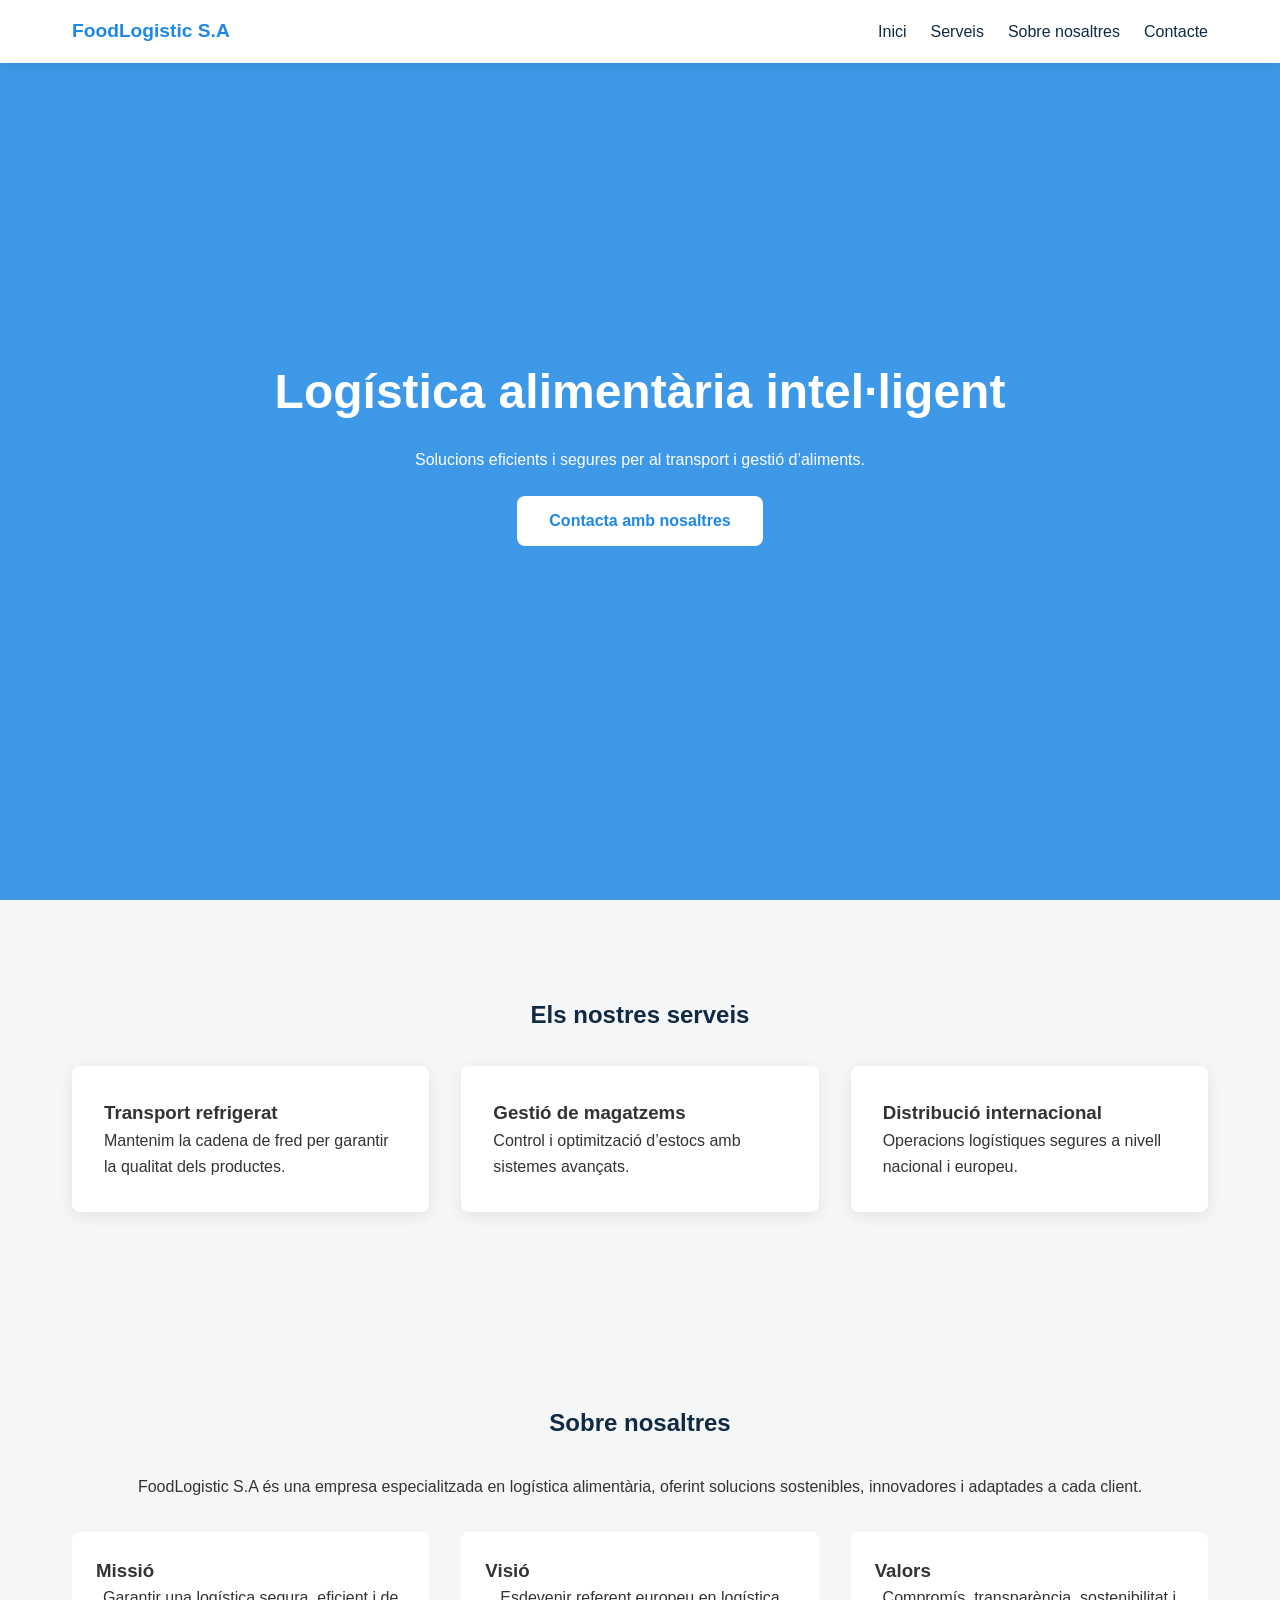
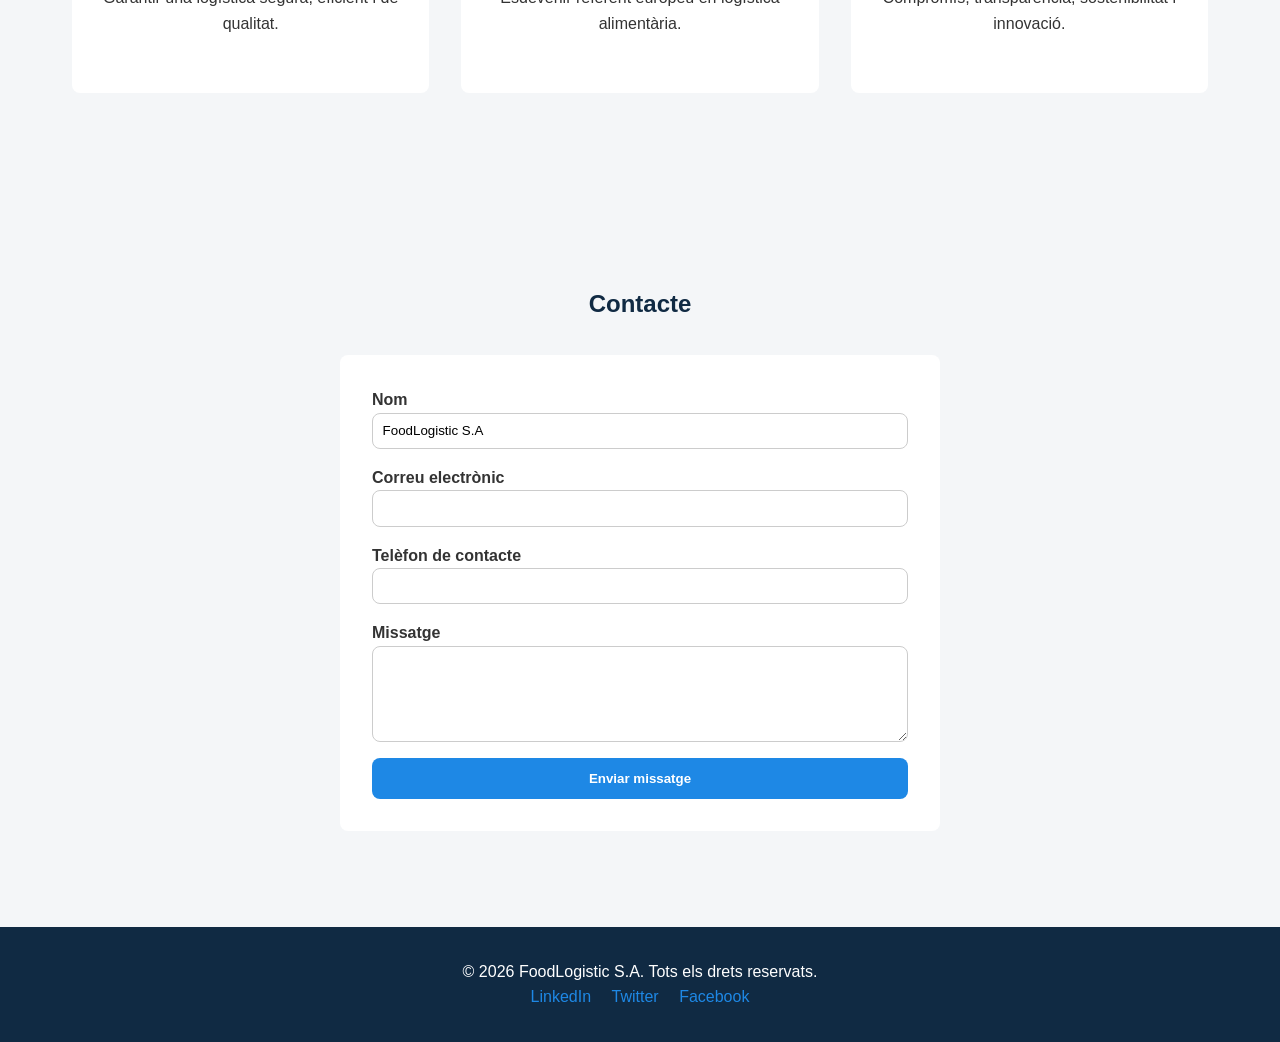
==== docs/index.html @ 1a411670 "Afegir fitxers de la web corporativa" ====
<!DOCTYPE html>
<html lang="ca">
<head>
    <meta charset="UTF-8">
    <meta name="viewport" content="width=device-width, initial-scale=1.0">
    <title>FoodLogistic S.A</title>

    <!-- Enllaç correcte al CSS extern -->
    <link rel="stylesheet" href="styles.css">
</head>

<body>

<header>
    <nav class="navbar">
        <div class="logo">FoodLogistic S.A</div>
        <ul class="menu">
            <li><a href="#home">Inici</a></li>
            <li><a href="#services">Serveis</a></li>
            <li><a href="#about">Sobre nosaltres</a></li>
            <li><a href="#contact">Contacte</a></li>
        </ul>
    </nav>
</header>

<main>

    <!-- HOME / HERO -->
    <section id="home" class="hero">
        <div class="hero-content">
            <h1>Logística alimentària intel·ligent</h1>
            <p>Solucions eficients i segures per al transport i gestió d’aliments.</p>
            <a href="#contact" class="btn-cta">Contacta amb nosaltres</a>
        </div>
    </section>

    <!-- SERVEIS -->
    <section id="services" class="section">
        <h2>Els nostres serveis</h2>

        <div class="services-grid">
            <article class="service-card">
                <h3>Transport refrigerat</h3>
                <p>Mantenim la cadena de fred per garantir la qualitat dels productes.</p>
            </article>

            <article class="service-card">
                <h3>Gestió de magatzems</h3>
                <p>Control i optimització d’estocs amb sistemes avançats.</p>
            </article>

            <article class="service-card">
                <h3>Distribució internacional</h3>
                <p>Operacions logístiques segures a nivell nacional i europeu.</p>
            </article>
        </div>
    </section>

    <!-- SOBRE NOSALTRES -->
    <section id="about" class="section about">
        <h2>Sobre nosaltres</h2>

        <p>
            FoodLogistic S.A és una empresa especialitzada en logística alimentària,
            oferint solucions sostenibles, innovadores i adaptades a cada client.
        </p>

        <div class="values">
            <div class="value-box">
                <h3>Missió</h3>
                <p>Garantir una logística segura, eficient i de qualitat.</p>
            </div>

            <div class="value-box">
                <h3>Visió</h3>
                <p>Esdevenir referent europeu en logística alimentària.</p>
            </div>

            <div class="value-box">
                <h3>Valors</h3>
                <p>Compromís, transparència, sostenibilitat i innovació.</p>
            </div>
        </div>
    </section>

    <!-- CONTACTE -->
    <section id="contact" class="section contact">
        <h2>Contacte</h2>

        <form class="contact-form">
            <label>
                Nom
                <input type="text" value="FoodLogistic S.A" required>
            </label>

            <label>
                Correu electrònic
                <input type="email" required>
            </label>

            <label>
                Telèfon de contacte
                <input type="tel" required>
            </label>

            <label>
                Missatge
                <textarea rows="5" required></textarea>
            </label>

            <button type="submit">Enviar missatge</button>
        </form>
    </section>

</main>

<footer>
    <p>© 2026 FoodLogistic S.A. Tots els drets reservats.</p>
    <div class="socials">
        <a href="#">LinkedIn</a>
        <a href="#">Twitter</a>
        <a href="#">Facebook</a>
    </div>
</footer>

</body>
</html>
---- docs/styles.css ----
/* ===== VARIABLES ===== */
:root {
    --primary: #1e88e5;
    --secondary: #1565c0;
    --dark: #102a43;
    --light: #f4f6f8;
    --text: #333;
    --radius: 8px;
}

/* ===== RESET ===== */
* {
    margin: 0;
    padding: 0;
    box-sizing: border-box;
}

body {
    font-family: Arial, Helvetica, sans-serif;
    background: var(--light);
    color: var(--text);
    line-height: 1.6;
}

/* ===== NAVBAR ===== */
header {
    position: fixed;
    width: 100%;
    top: 0;
    background: white;
    box-shadow: 0 2px 10px rgba(0,0,0,0.1);
    z-index: 1000;
}

.navbar {
    max-width: 1200px;
    margin: auto;
    padding: 1rem 2rem;
    display: flex;
    justify-content: space-between;
    align-items: center;
}

.logo {
    font-weight: bold;
    font-size: 1.2rem;
    color: var(--primary);
}

.menu {
    list-style: none;
    display: flex;
    gap: 1.5rem;
}

.menu a {
    text-decoration: none;
    color: var(--dark);
    font-weight: 500;
}

.menu a:hover {
    color: var(--primary);
}

/* ===== HERO ===== */
.hero {
    height: 100vh;
    background: linear-gradient(rgba(30,136,229,0.85), rgba(30,136,229,0.85)),
        url("https://images.unsplash.com/photo-1581091226825-a6a2a5aee158") center/cover;
    display: flex;
    align-items: center;
    justify-content: center;
    text-align: center;
    color: white;
    padding: 2rem;
}

.hero h1 {
    font-size: 3rem;
    margin-bottom: 1rem;
}

.btn-cta {
    display: inline-block;
    margin-top: 1.5rem;
    padding: 0.75rem 2rem;
    background: white;
    color: var(--primary);
    border-radius: var(--radius);
    text-decoration: none;
    font-weight: bold;
    transition: 0.3s;
}

.btn-cta:hover {
    background: var(--secondary);
    color: white;
}

/* ===== SECTIONS ===== */
.section {
    max-width: 1200px;
    margin: auto;
    padding: 6rem 2rem;
}

.section h2 {
    text-align: center;
    margin-bottom: 2rem;
    color: var(--dark);
}

/* ===== SERVEIS ===== */
.services-grid {
    display: grid;
    grid-template-columns: repeat(auto-fit, minmax(250px, 1fr));
    gap: 2rem;
}

.service-card {
    background: white;
    padding: 2rem;
    border-radius: var(--radius);
    box-shadow: 0 4px 15px rgba(0,0,0,0.08);
    transition: transform 0.3s;
}

.service-card:hover {
    transform: translateY(-5px);
}

/* ===== SOBRE NOSALTRES ===== */
.about p {
    text-align: center;
    margin-bottom: 2rem;
}

.values {
    display: flex;
    gap: 2rem;
    flex-wrap: wrap;
}

.value-box {
    background: white;
    padding: 1.5rem;
    border-radius: var(--radius);
    flex: 1;
}

/* ===== CONTACTE ===== */
.contact-form {
    max-width: 600px;
    margin: auto;
    background: white;
    padding: 2rem;
    border-radius: var(--radius);
    display: flex;
    flex-direction: column;
    gap: 1rem;
}

.contact-form label {
    display: flex;
    flex-direction: column;
    font-weight: bold;
}

.contact-form input,
.contact-form textarea {
    padding: 0.6rem;
    border-radius: var(--radius);
    border: 1px solid #ccc;
}

.contact-form button {
    padding: 0.8rem;
    background: var(--primary);
    color: white;
    border: none;
    border-radius: var(--radius);
    cursor: pointer;
    font-weight: bold;
}

.contact-form button:hover {
    background: var(--secondary);
}

/* ===== FOOTER ===== */
footer {
    background: var(--dark);
    color: white;
    text-align: center;
    padding: 2rem;
}

footer a {
    color: var(--primary);
    text-decoration: none;
    margin: 0 0.5rem;
}

/* ===== RESPONSIVE ===== */
@media (max-width: 768px) {
    .hero h1 {
        font-size: 2rem;
    }

    .menu {
        flex-direction: column;
        gap: 0.8rem;
    }
}
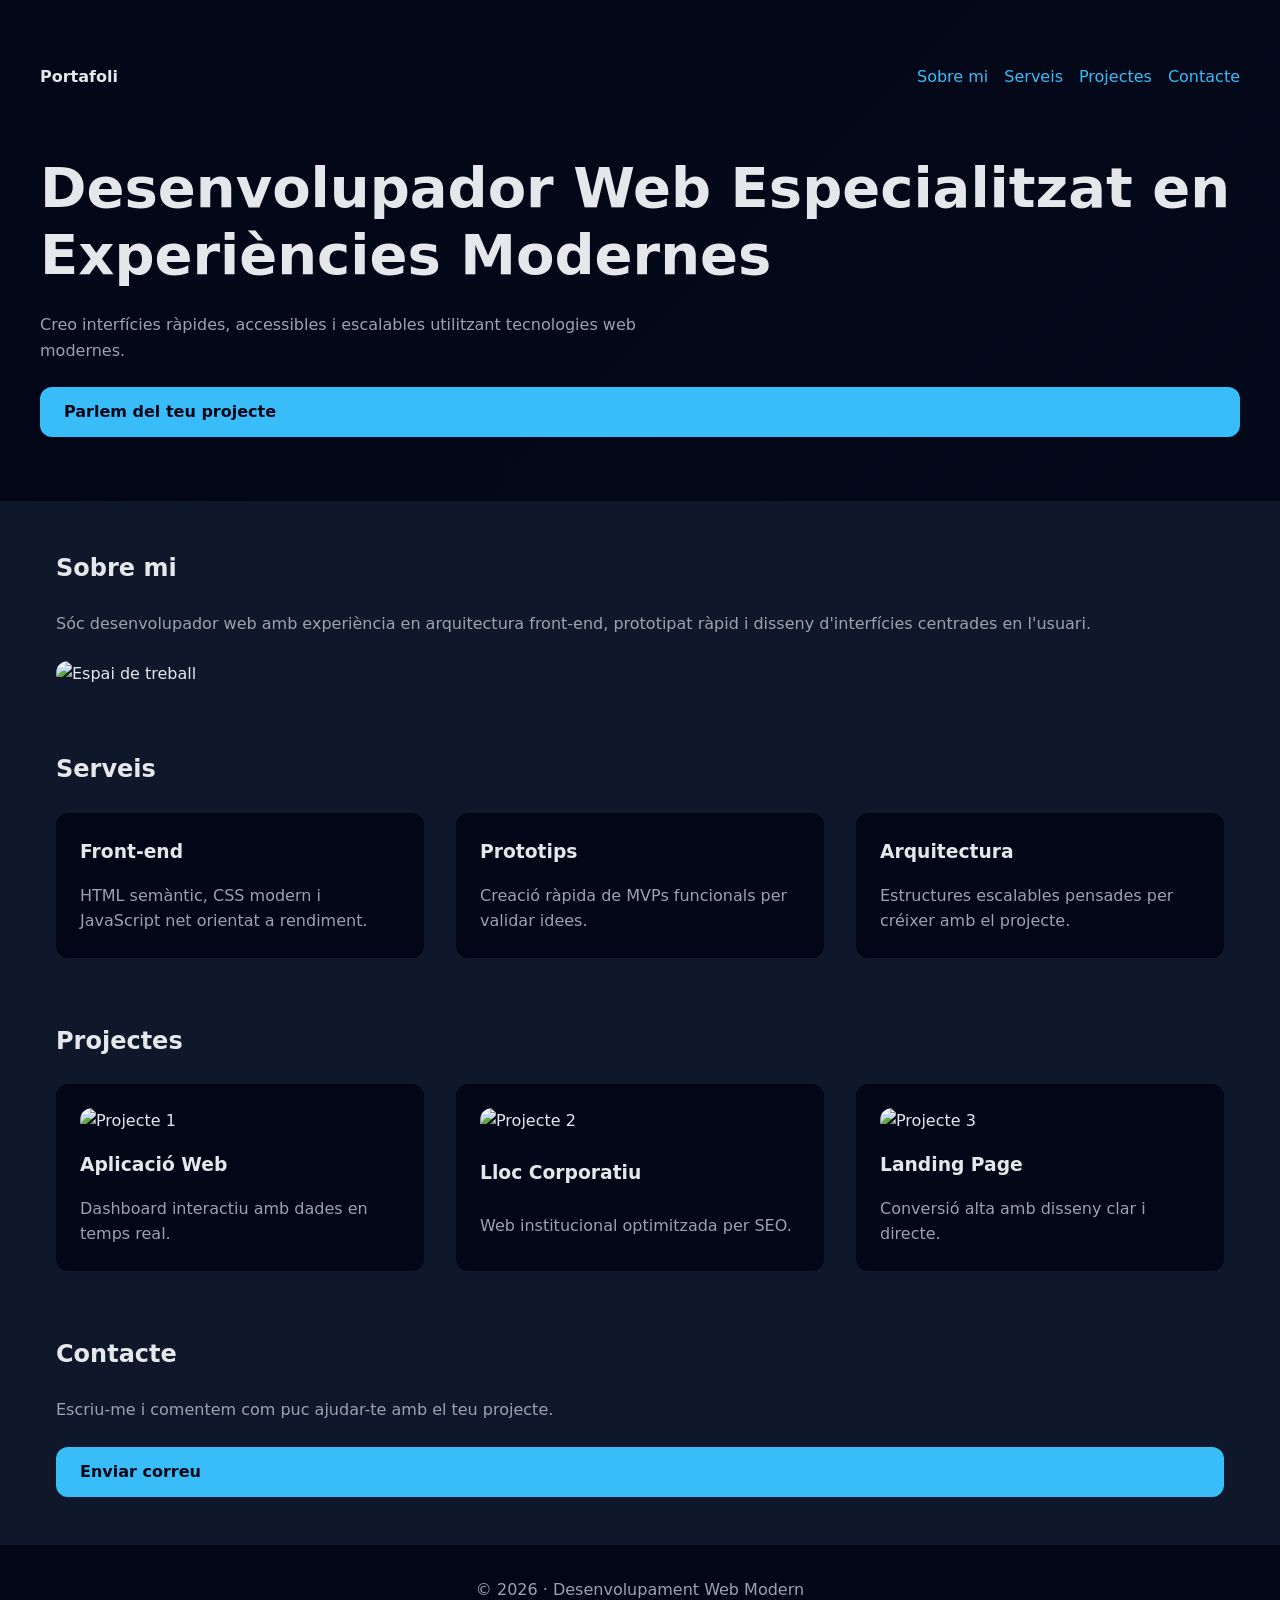
==== commit 933782f7: "Actualitzar l'index.html amb un nou disseny i eliminar styles.css" ====
--- a/docs/index.html
+++ b/docs/index.html
@@ -1,127 +1,283 @@
 <!DOCTYPE html>
 <html lang="ca">
 <head>
-    <meta charset="UTF-8">
-    <meta name="viewport" content="width=device-width, initial-scale=1.0">
-    <title>FoodLogistic S.A</title>
-
-    <!-- Enllaç correcte al CSS extern -->
-    <link rel="stylesheet" href="styles.css">
+  <meta charset="UTF-8" />
+  <meta name="viewport" content="width=device-width, initial-scale=1.0" />
+  <title>Portafoli · Desenvolupador Web</title>
+
+  <!-- ================= CSS ================= -->
+  <style>
+    /* ---------- Variables ---------- */
+    :root {
+      --color-bg: #0f172a;
+      --color-surface: #020617;
+      --color-primary: #38bdf8;
+      --color-text: #e5e7eb;
+      --color-muted: #9ca3af;
+
+      --font-base: 'Inter', system-ui, sans-serif;
+      --radius: 12px;
+      --max-width: 1200px;
+    }
+
+    /* ---------- Reset ---------- */
+    *, *::before, *::after {
+      box-sizing: border-box;
+      margin: 0;
+      padding: 0;
+    }
+
+    body {
+      font-family: var(--font-base);
+      background-color: var(--color-bg);
+      color: var(--color-text);
+      line-height: 1.6;
+    }
+
+    img {
+      max-width: 100%;
+      display: block;
+      border-radius: var(--radius);
+    }
+
+    a {
+      color: var(--color-primary);
+      text-decoration: none;
+    }
+
+    /* ---------- Layout ---------- */
+    header {
+      background: linear-gradient(135deg, #020617, #020617cc),
+        url("https://images.unsplash.com/photo-1517694712202-14dd9538aa97?auto=format&fit=crop&w=1600&q=80")
+        center / cover;
+      padding: 4rem 1rem;
+    }
+
+    nav {
+      max-width: var(--max-width);
+      margin: auto;
+      display: flex;
+      justify-content: space-between;
+      align-items: center;
+    }
+
+    nav ul {
+      list-style: none;
+      display: flex;
+      gap: 1rem;
+    }
+
+    main {
+      max-width: var(--max-width);
+      margin: auto;
+      padding: 3rem 1rem;
+      display: grid;
+      gap: 4rem;
+    }
+
+    section {
+      display: grid;
+      gap: 1.5rem;
+    }
+
+    footer {
+      background-color: var(--color-surface);
+      text-align: center;
+      padding: 2rem 1rem;
+      color: var(--color-muted);
+    }
+
+    /* ---------- Components ---------- */
+    .hero {
+      max-width: var(--max-width);
+      margin: 4rem auto 0;
+      display: grid;
+      gap: 1.5rem;
+    }
+
+    .hero h1 {
+      font-size: clamp(2rem, 6vw, 3.5rem);
+      line-height: 1.2;
+    }
+
+    .hero p {
+      max-width: 600px;
+      color: var(--color-muted);
+    }
+
+    .button {
+      align-self: start;
+      background-color: var(--color-primary);
+      color: #020617;
+      padding: 0.75rem 1.5rem;
+      border-radius: var(--radius);
+      font-weight: 600;
+      transition: transform 0.2s ease, opacity 0.2s ease;
+    }
+
+    .button:hover {
+      transform: translateY(-2px);
+      opacity: 0.9;
+    }
+
+    .grid {
+      display: grid;
+      gap: 2rem;
+    }
+
+    .grid-3 {
+      grid-template-columns: repeat(auto-fit, minmax(220px, 1fr));
+    }
+
+    .card {
+      background-color: var(--color-surface);
+      padding: 1.5rem;
+      border-radius: var(--radius);
+      display: grid;
+      gap: 1rem;
+    }
+
+    .muted {
+      color: var(--color-muted);
+    }
+  </style>
 </head>
 
 <body>
-
-<header>
-    <nav class="navbar">
-        <div class="logo">FoodLogistic S.A</div>
-        <ul class="menu">
-            <li><a href="#home">Inici</a></li>
-            <li><a href="#services">Serveis</a></li>
-            <li><a href="#about">Sobre nosaltres</a></li>
-            <li><a href="#contact">Contacte</a></li>
-        </ul>
+  <!-- ================= HEADER ================= -->
+  <header>
+    <nav>
+      <strong>Portafoli</strong>
+      <ul>
+        <li><a href="#sobre">Sobre mi</a></li>
+        <li><a href="#serveis">Serveis</a></li>
+        <li><a href="#projectes">Projectes</a></li>
+        <li><a href="#contacte">Contacte</a></li>
+      </ul>
     </nav>
-</header>
-
-<main>
-
-    <!-- HOME / HERO -->
-    <section id="home" class="hero">
-        <div class="hero-content">
-            <h1>Logística alimentària intel·ligent</h1>
-            <p>Solucions eficients i segures per al transport i gestió d’aliments.</p>
-            <a href="#contact" class="btn-cta">Contacta amb nosaltres</a>
-        </div>
-    </section>
-
-    <!-- SERVEIS -->
-    <section id="services" class="section">
-        <h2>Els nostres serveis</h2>
-
-        <div class="services-grid">
-            <article class="service-card">
-                <h3>Transport refrigerat</h3>
-                <p>Mantenim la cadena de fred per garantir la qualitat dels productes.</p>
-            </article>
-
-            <article class="service-card">
-                <h3>Gestió de magatzems</h3>
-                <p>Control i optimització d’estocs amb sistemes avançats.</p>
-            </article>
-
-            <article class="service-card">
-                <h3>Distribució internacional</h3>
-                <p>Operacions logístiques segures a nivell nacional i europeu.</p>
-            </article>
-        </div>
-    </section>
-
-    <!-- SOBRE NOSALTRES -->
-    <section id="about" class="section about">
-        <h2>Sobre nosaltres</h2>
-
-        <p>
-            FoodLogistic S.A és una empresa especialitzada en logística alimentària,
-            oferint solucions sostenibles, innovadores i adaptades a cada client.
-        </p>
-
-        <div class="values">
-            <div class="value-box">
-                <h3>Missió</h3>
-                <p>Garantir una logística segura, eficient i de qualitat.</p>
-            </div>
-
-            <div class="value-box">
-                <h3>Visió</h3>
-                <p>Esdevenir referent europeu en logística alimentària.</p>
-            </div>
-
-            <div class="value-box">
-                <h3>Valors</h3>
-                <p>Compromís, transparència, sostenibilitat i innovació.</p>
-            </div>
-        </div>
-    </section>
-
-    <!-- CONTACTE -->
-    <section id="contact" class="section contact">
-        <h2>Contacte</h2>
-
-        <form class="contact-form">
-            <label>
-                Nom
-                <input type="text" value="FoodLogistic S.A" required>
-            </label>
-
-            <label>
-                Correu electrònic
-                <input type="email" required>
-            </label>
-
-            <label>
-                Telèfon de contacte
-                <input type="tel" required>
-            </label>
-
-            <label>
-                Missatge
-                <textarea rows="5" required></textarea>
-            </label>
-
-            <button type="submit">Enviar missatge</button>
-        </form>
-    </section>
-
-</main>
-
-<footer>
-    <p>© 2026 FoodLogistic S.A. Tots els drets reservats.</p>
-    <div class="socials">
-        <a href="#">LinkedIn</a>
-        <a href="#">Twitter</a>
-        <a href="#">Facebook</a>
+
+    <div class="hero">
+      <h1>Desenvolupador Web Especialitzat en Experiències Modernes</h1>
+      <p>
+        Creo interfícies ràpides, accessibles i escalables utilitzant
+        tecnologies web modernes.
+      </p>
+      <a href="#contacte" class="button">Parlem del teu projecte</a>
     </div>
-</footer>
-
+  </header>
+
+  <!-- ================= MAIN ================= -->
+  <main>
+    <!-- Sobre mi -->
+    <section id="sobre">
+      <h2>Sobre mi</h2>
+      <p class="muted">
+        Sóc desenvolupador web amb experiència en arquitectura front-end,
+        prototipat ràpid i disseny d'interfícies centrades en l'usuari.
+      </p>
+      <img
+        src="https://images.unsplash.com/photo-1521737604893-d14cc237f11d?auto=format&fit=crop&w=1200&q=80"
+        alt="Espai de treball"
+      />
+    </section>
+
+    <!-- Serveis -->
+    <section id="serveis">
+      <h2>Serveis</h2>
+      <div class="grid grid-3">
+        <div class="card">
+          <h3>Front-end</h3>
+          <p class="muted">
+            HTML semàntic, CSS modern i JavaScript net orientat a rendiment.
+          </p>
+        </div>
+        <div class="card">
+          <h3>Prototips</h3>
+          <p class="muted">
+            Creació ràpida de MVPs funcionals per validar idees.
+          </p>
+        </div>
+        <div class="card">
+          <h3>Arquitectura</h3>
+          <p class="muted">
+            Estructures escalables pensades per créixer amb el projecte.
+          </p>
+        </div>
+      </div>
+    </section>
+
+    <!-- Projectes -->
+    <section id="projectes">
+      <h2>Projectes</h2>
+      <div class="grid grid-3">
+        <div class="card">
+          <img
+            src="https://picsum.photos/400/250?random=1"
+            alt="Projecte 1"
+          />
+          <h3>Aplicació Web</h3>
+          <p class="muted">Dashboard interactiu amb dades en temps real.</p>
+        </div>
+        <div class="card">
+          <img
+            src="https://picsum.photos/400/250?random=2"
+            alt="Projecte 2"
+          />
+          <h3>Lloc Corporatiu</h3>
+          <p class="muted">Web institucional optimitzada per SEO.</p>
+        </div>
+        <div class="card">
+          <img
+            src="https://picsum.photos/400/250?random=3"
+            alt="Projecte 3"
+          />
+          <h3>Landing Page</h3>
+          <p class="muted">Conversió alta amb disseny clar i directe.</p>
+        </div>
+      </div>
+    </section>
+
+    <!-- Contacte -->
+    <section id="contacte">
+      <h2>Contacte</h2>
+      <p class="muted">
+        Escriu-me i comentem com puc ajudar-te amb el teu projecte.
+      </p>
+      <a href="mailto:contacte@exemple.com" class="button">
+        Enviar correu
+      </a>
+    </section>
+  </main>
+
+  <!-- ================= FOOTER ================= -->
+  <footer>
+    <p>© 2026 · Desenvolupament Web Modern</p>
+  </footer>
+
+  <!-- ================= JAVASCRIPT ================= -->
+  <script>
+    /**
+     * scrollSuau
+     * Afegeix desplaçament suau als enllaços interns
+     */
+    function activarScrollSuau() {
+      const links = document.querySelectorAll('a[href^="#"]');
+
+      links.forEach(link => {
+        link.addEventListener('click', event => {
+          event.preventDefault();
+          const target = document.querySelector(link.getAttribute('href'));
+          if (target) {
+            target.scrollIntoView({ behavior: 'smooth' });
+          }
+        });
+      });
+    }
+
+    // Inicialització
+    document.addEventListener('DOMContentLoaded', () => {
+      activarScrollSuau();
+    });
+  </script>
 </body>
 </html>
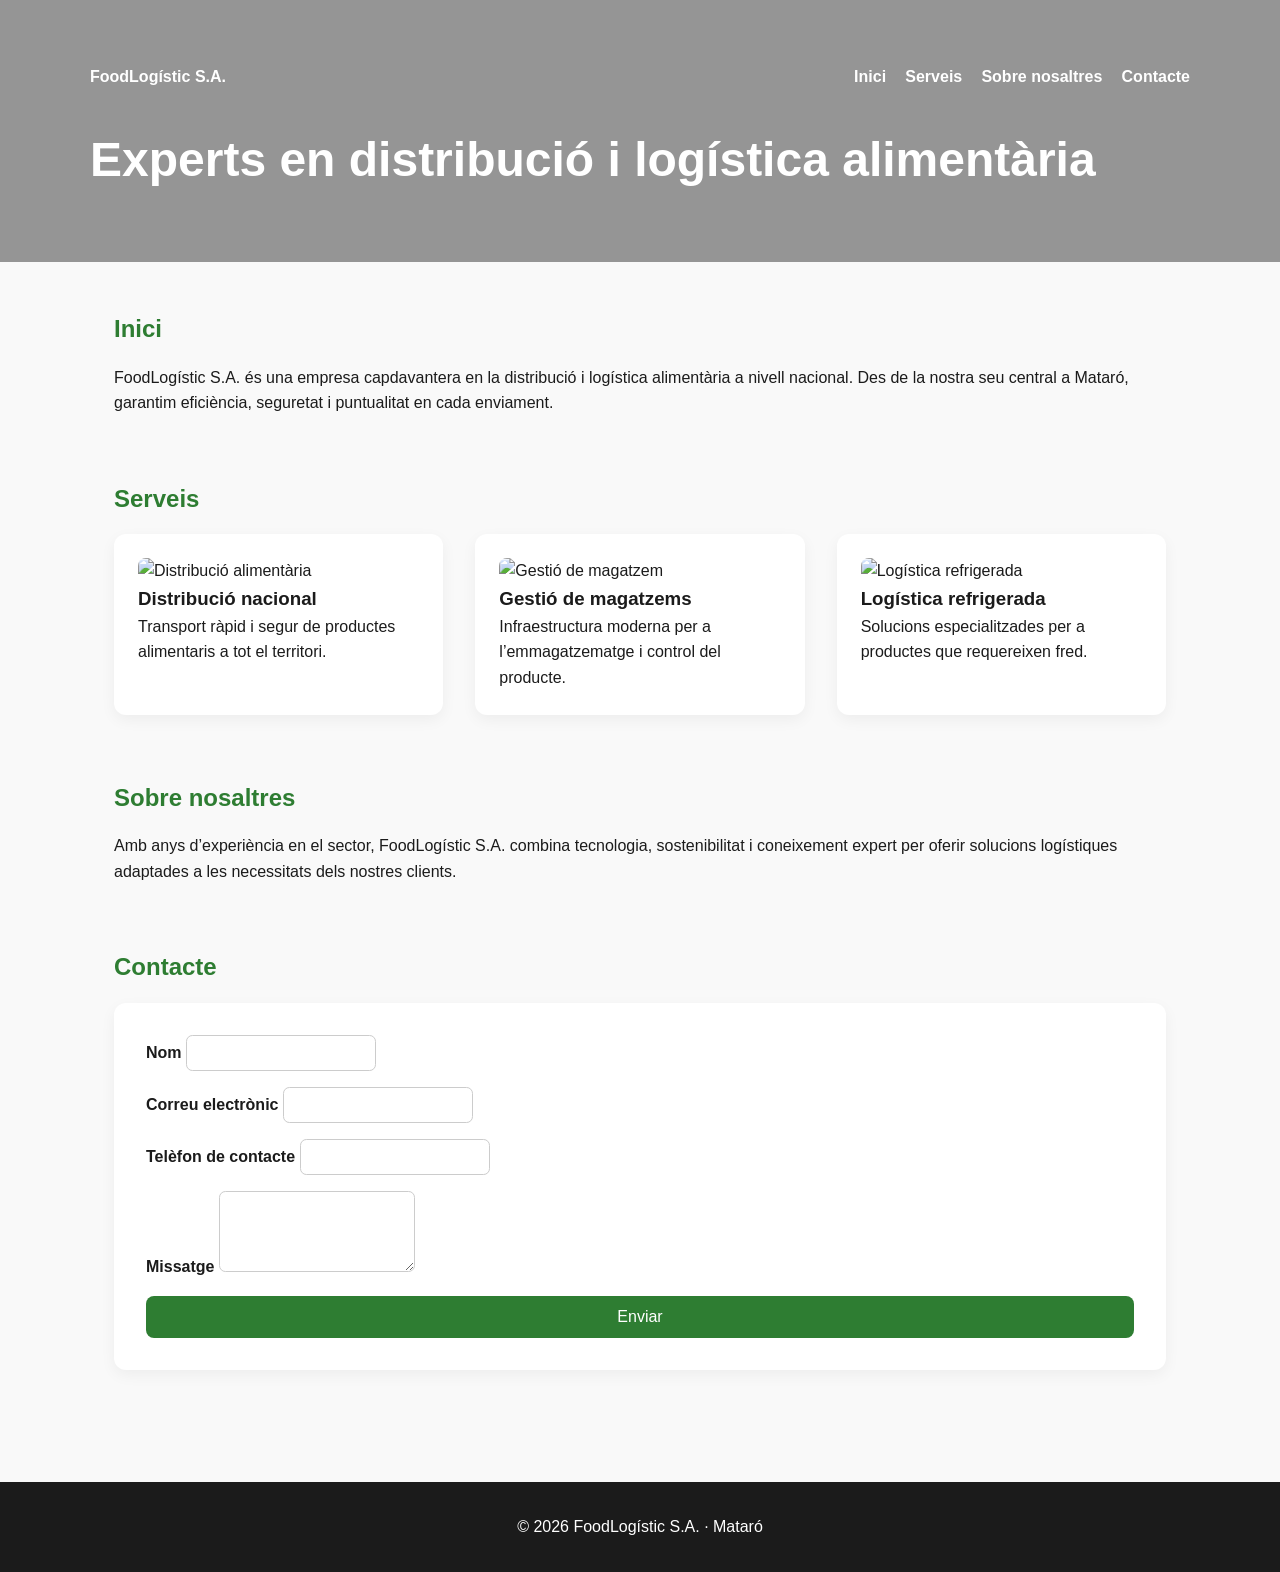
==== commit 37f1da73: "Actualitzar l'index.html amb un nou disseny i afegir formulari de contacte" ====
--- a/docs/index.html
+++ b/docs/index.html
@@ -3,121 +3,87 @@
 <head>
   <meta charset="UTF-8" />
   <meta name="viewport" content="width=device-width, initial-scale=1.0" />
-  <title>Portafoli · Desenvolupador Web</title>
-
-  <!-- ================= CSS ================= -->
+  <meta name="description" content="FoodLogístic S.A. - Distribució i logística alimentària a nivell nacional amb seu a Mataró" />
+  <title>FoodLogístic S.A. | Logística Alimentària</title>
+
+  <!-- ===================== CSS ===================== -->
   <style>
-    /* ---------- Variables ---------- */
     :root {
-      --color-bg: #0f172a;
-      --color-surface: #020617;
-      --color-primary: #38bdf8;
-      --color-text: #e5e7eb;
-      --color-muted: #9ca3af;
-
-      --font-base: 'Inter', system-ui, sans-serif;
-      --radius: 12px;
-      --max-width: 1200px;
-    }
-
-    /* ---------- Reset ---------- */
-    *, *::before, *::after {
-      box-sizing: border-box;
+      --color-primary: #2e7d32;
+      --color-secondary: #81c784;
+      --color-dark: #1b1b1b;
+      --color-light: #f9f9f9;
+      --font-main: 'Segoe UI', Tahoma, sans-serif;
+    }
+
+    * {
       margin: 0;
       padding: 0;
+      box-sizing: border-box;
     }
 
     body {
-      font-family: var(--font-base);
-      background-color: var(--color-bg);
-      color: var(--color-text);
+      font-family: var(--font-main);
       line-height: 1.6;
+      background-color: var(--color-light);
+      color: var(--color-dark);
     }
 
     img {
       max-width: 100%;
       display: block;
-      border-radius: var(--radius);
-    }
-
-    a {
-      color: var(--color-primary);
-      text-decoration: none;
-    }
-
-    /* ---------- Layout ---------- */
+      border-radius: 0.5rem;
+    }
+
     header {
-      background: linear-gradient(135deg, #020617, #020617cc),
-        url("https://images.unsplash.com/photo-1517694712202-14dd9538aa97?auto=format&fit=crop&w=1600&q=80")
-        center / cover;
-      padding: 4rem 1rem;
+      background: linear-gradient(
+        rgba(0,0,0,0.4),
+        rgba(0,0,0,0.4)
+      ),
+      url("https://images.unsplash.com/photo-1600891964599-f61ba0e24092?auto=format&fit=crop&w=1400&q=80");
+      background-size: cover;
+      background-position: center;
+      color: white;
+      padding: 4rem 1.5rem;
     }
 
     nav {
-      max-width: var(--max-width);
-      margin: auto;
       display: flex;
       justify-content: space-between;
       align-items: center;
+      max-width: 1100px;
+      margin: 0 auto 2rem;
     }
 
     nav ul {
+      display: flex;
       list-style: none;
-      display: flex;
-      gap: 1rem;
+      gap: 1.2rem;
+    }
+
+    nav a {
+      color: white;
+      text-decoration: none;
+      font-weight: 600;
+    }
+
+    header h1 {
+      max-width: 1100px;
+      margin: 0 auto;
+      font-size: clamp(2rem, 5vw, 3rem);
     }
 
     main {
-      max-width: var(--max-width);
-      margin: auto;
-      padding: 3rem 1rem;
+      max-width: 1100px;
+      margin: 0 auto;
+      padding: 3rem 1.5rem;
       display: grid;
       gap: 4rem;
     }
 
-    section {
-      display: grid;
-      gap: 1.5rem;
-    }
-
-    footer {
-      background-color: var(--color-surface);
-      text-align: center;
-      padding: 2rem 1rem;
-      color: var(--color-muted);
-    }
-
-    /* ---------- Components ---------- */
-    .hero {
-      max-width: var(--max-width);
-      margin: 4rem auto 0;
-      display: grid;
-      gap: 1.5rem;
-    }
-
-    .hero h1 {
-      font-size: clamp(2rem, 6vw, 3.5rem);
-      line-height: 1.2;
-    }
-
-    .hero p {
-      max-width: 600px;
-      color: var(--color-muted);
-    }
-
-    .button {
-      align-self: start;
-      background-color: var(--color-primary);
-      color: #020617;
-      padding: 0.75rem 1.5rem;
-      border-radius: var(--radius);
-      font-weight: 600;
-      transition: transform 0.2s ease, opacity 0.2s ease;
-    }
-
-    .button:hover {
-      transform: translateY(-2px);
-      opacity: 0.9;
+    section h2 {
+      color: var(--color-primary);
+      margin-bottom: 1rem;
     }
 
     .grid {
@@ -125,159 +91,188 @@
       gap: 2rem;
     }
 
-    .grid-3 {
-      grid-template-columns: repeat(auto-fit, minmax(220px, 1fr));
-    }
-
-    .card {
-      background-color: var(--color-surface);
+    .services article {
+      background: white;
       padding: 1.5rem;
-      border-radius: var(--radius);
+      border-radius: 0.75rem;
+      box-shadow: 0 5px 15px rgba(0,0,0,0.05);
+    }
+
+    form {
       display: grid;
       gap: 1rem;
-    }
-
-    .muted {
-      color: var(--color-muted);
+      background: white;
+      padding: 2rem;
+      border-radius: 0.75rem;
+      box-shadow: 0 5px 15px rgba(0,0,0,0.05);
+    }
+
+    label {
+      font-weight: 600;
+    }
+
+    input, textarea {
+      padding: 0.6rem;
+      border-radius: 0.4rem;
+      border: 1px solid #ccc;
+      font-family: inherit;
+    }
+
+    button {
+      background-color: var(--color-primary);
+      color: white;
+      padding: 0.75rem;
+      border: none;
+      border-radius: 0.5rem;
+      font-size: 1rem;
+      cursor: pointer;
+    }
+
+    button:hover {
+      background-color: var(--color-secondary);
+    }
+
+    footer {
+      background-color: var(--color-dark);
+      color: white;
+      text-align: center;
+      padding: 2rem 1rem;
+      margin-top: 4rem;
+    }
+
+    @media (min-width: 768px) {
+      .grid {
+        grid-template-columns: repeat(3, 1fr);
+      }
     }
   </style>
 </head>
 
 <body>
-  <!-- ================= HEADER ================= -->
+
+  <!-- ===================== HTML ===================== -->
+
   <header>
-    <nav>
-      <strong>Portafoli</strong>
+    <nav aria-label="Navegació principal">
+      <strong>FoodLogístic S.A.</strong>
       <ul>
-        <li><a href="#sobre">Sobre mi</a></li>
+        <li><a href="#inici">Inici</a></li>
         <li><a href="#serveis">Serveis</a></li>
-        <li><a href="#projectes">Projectes</a></li>
+        <li><a href="#nosaltres">Sobre nosaltres</a></li>
         <li><a href="#contacte">Contacte</a></li>
       </ul>
     </nav>
 
-    <div class="hero">
-      <h1>Desenvolupador Web Especialitzat en Experiències Modernes</h1>
+    <h1>Experts en distribució i logística alimentària</h1>
+  </header>
+
+  <main>
+    <section id="inici">
+      <h2>Inici</h2>
       <p>
-        Creo interfícies ràpides, accessibles i escalables utilitzant
-        tecnologies web modernes.
+        FoodLogístic S.A. és una empresa capdavantera en la distribució i logística alimentària
+        a nivell nacional. Des de la nostra seu central a Mataró, garantim eficiència,
+        seguretat i puntualitat en cada enviament.
       </p>
-      <a href="#contacte" class="button">Parlem del teu projecte</a>
-    </div>
-  </header>
-
-  <!-- ================= MAIN ================= -->
-  <main>
-    <!-- Sobre mi -->
-    <section id="sobre">
-      <h2>Sobre mi</h2>
-      <p class="muted">
-        Sóc desenvolupador web amb experiència en arquitectura front-end,
-        prototipat ràpid i disseny d'interfícies centrades en l'usuari.
+    </section>
+
+    <section id="serveis" class="services">
+      <h2>Serveis</h2>
+      <div class="grid">
+        <article>
+          <img src="https://picsum.photos/400/250?food" alt="Distribució alimentària">
+          <h3>Distribució nacional</h3>
+          <p>Transport ràpid i segur de productes alimentaris a tot el territori.</p>
+        </article>
+
+        <article>
+          <img src="https://picsum.photos/400/251?warehouse" alt="Gestió de magatzem">
+          <h3>Gestió de magatzems</h3>
+          <p>Infraestructura moderna per a l’emmagatzematge i control del producte.</p>
+        </article>
+
+        <article>
+          <img src="https://picsum.photos/400/252?truck" alt="Logística refrigerada">
+          <h3>Logística refrigerada</h3>
+          <p>Solucions especialitzades per a productes que requereixen fred.</p>
+        </article>
+      </div>
+    </section>
+
+    <section id="nosaltres">
+      <h2>Sobre nosaltres</h2>
+      <p>
+        Amb anys d’experiència en el sector, FoodLogístic S.A. combina tecnologia,
+        sostenibilitat i coneixement expert per oferir solucions logístiques adaptades
+        a les necessitats dels nostres clients.
       </p>
-      <img
-        src="https://images.unsplash.com/photo-1521737604893-d14cc237f11d?auto=format&fit=crop&w=1200&q=80"
-        alt="Espai de treball"
-      />
-    </section>
-
-    <!-- Serveis -->
-    <section id="serveis">
-      <h2>Serveis</h2>
-      <div class="grid grid-3">
-        <div class="card">
-          <h3>Front-end</h3>
-          <p class="muted">
-            HTML semàntic, CSS modern i JavaScript net orientat a rendiment.
-          </p>
-        </div>
-        <div class="card">
-          <h3>Prototips</h3>
-          <p class="muted">
-            Creació ràpida de MVPs funcionals per validar idees.
-          </p>
-        </div>
-        <div class="card">
-          <h3>Arquitectura</h3>
-          <p class="muted">
-            Estructures escalables pensades per créixer amb el projecte.
-          </p>
-        </div>
-      </div>
-    </section>
-
-    <!-- Projectes -->
-    <section id="projectes">
-      <h2>Projectes</h2>
-      <div class="grid grid-3">
-        <div class="card">
-          <img
-            src="https://picsum.photos/400/250?random=1"
-            alt="Projecte 1"
-          />
-          <h3>Aplicació Web</h3>
-          <p class="muted">Dashboard interactiu amb dades en temps real.</p>
-        </div>
-        <div class="card">
-          <img
-            src="https://picsum.photos/400/250?random=2"
-            alt="Projecte 2"
-          />
-          <h3>Lloc Corporatiu</h3>
-          <p class="muted">Web institucional optimitzada per SEO.</p>
-        </div>
-        <div class="card">
-          <img
-            src="https://picsum.photos/400/250?random=3"
-            alt="Projecte 3"
-          />
-          <h3>Landing Page</h3>
-          <p class="muted">Conversió alta amb disseny clar i directe.</p>
-        </div>
-      </div>
-    </section>
-
-    <!-- Contacte -->
+    </section>
+
     <section id="contacte">
       <h2>Contacte</h2>
-      <p class="muted">
-        Escriu-me i comentem com puc ajudar-te amb el teu projecte.
-      </p>
-      <a href="mailto:contacte@exemple.com" class="button">
-        Enviar correu
-      </a>
+
+      <form id="contactForm" aria-label="Formulari de contacte">
+        <div>
+          <label for="nom">Nom</label>
+          <input type="text" id="nom" name="nom" required>
+        </div>
+
+        <div>
+          <label for="email">Correu electrònic</label>
+          <input type="email" id="email" name="email" required>
+        </div>
+
+        <div>
+          <label for="telefon">Telèfon de contacte</label>
+          <input type="tel" id="telefon" name="telefon">
+        </div>
+
+        <div>
+          <label for="missatge">Missatge</label>
+          <textarea id="missatge" name="missatge" rows="4"></textarea>
+        </div>
+
+        <button type="submit">Enviar</button>
+      </form>
     </section>
   </main>
 
-  <!-- ================= FOOTER ================= -->
   <footer>
-    <p>© 2026 · Desenvolupament Web Modern</p>
+    <p>© 2026 FoodLogístic S.A. · Mataró</p>
   </footer>
 
-  <!-- ================= JAVASCRIPT ================= -->
+  <!-- ===================== JavaScript ===================== -->
   <script>
     /**
-     * scrollSuau
-     * Afegeix desplaçament suau als enllaços interns
+     * Gestió bàsica del formulari de contacte
+     * No envia dades, només simula validació
      */
-    function activarScrollSuau() {
-      const links = document.querySelectorAll('a[href^="#"]');
-
-      links.forEach(link => {
-        link.addEventListener('click', event => {
-          event.preventDefault();
-          const target = document.querySelector(link.getAttribute('href'));
-          if (target) {
-            target.scrollIntoView({ behavior: 'smooth' });
-          }
-        });
+    (function () {
+      const form = document.getElementById('contactForm');
+
+      form.addEventListener('submit', function (event) {
+        event.preventDefault();
+        alert('Gràcies pel teu missatge! Ens posarem en contacte aviat.');
+        form.reset();
       });
-    }
-
-    // Inicialització
-    document.addEventListener('DOMContentLoaded', () => {
-      activarScrollSuau();
-    });
+    })();
   </script>
+<!-- Default Statcounter code for FoodLogistic
+https://pauub.github.io/web-corporativa/ -->
+<script type="text/javascript">
+var sc_project=13214966; 
+var sc_invisible=1; 
+var sc_security="b81a04a2"; 
+</script>
+<script type="text/javascript"
+src="https://www.statcounter.com/counter/counter.js"
+async></script>
+<noscript><div class="statcounter"><a title="Web Analytics
+Made Easy - Statcounter" href="https://statcounter.com/"
+target="_blank"><img class="statcounter"
+src="https://c.statcounter.com/13214966/0/b81a04a2/1/"
+alt="Web Analytics Made Easy - Statcounter"
+referrerPolicy="no-referrer-when-downgrade"></a></div></noscript>
+<!-- End of Statcounter Code -->
 </body>
 </html>
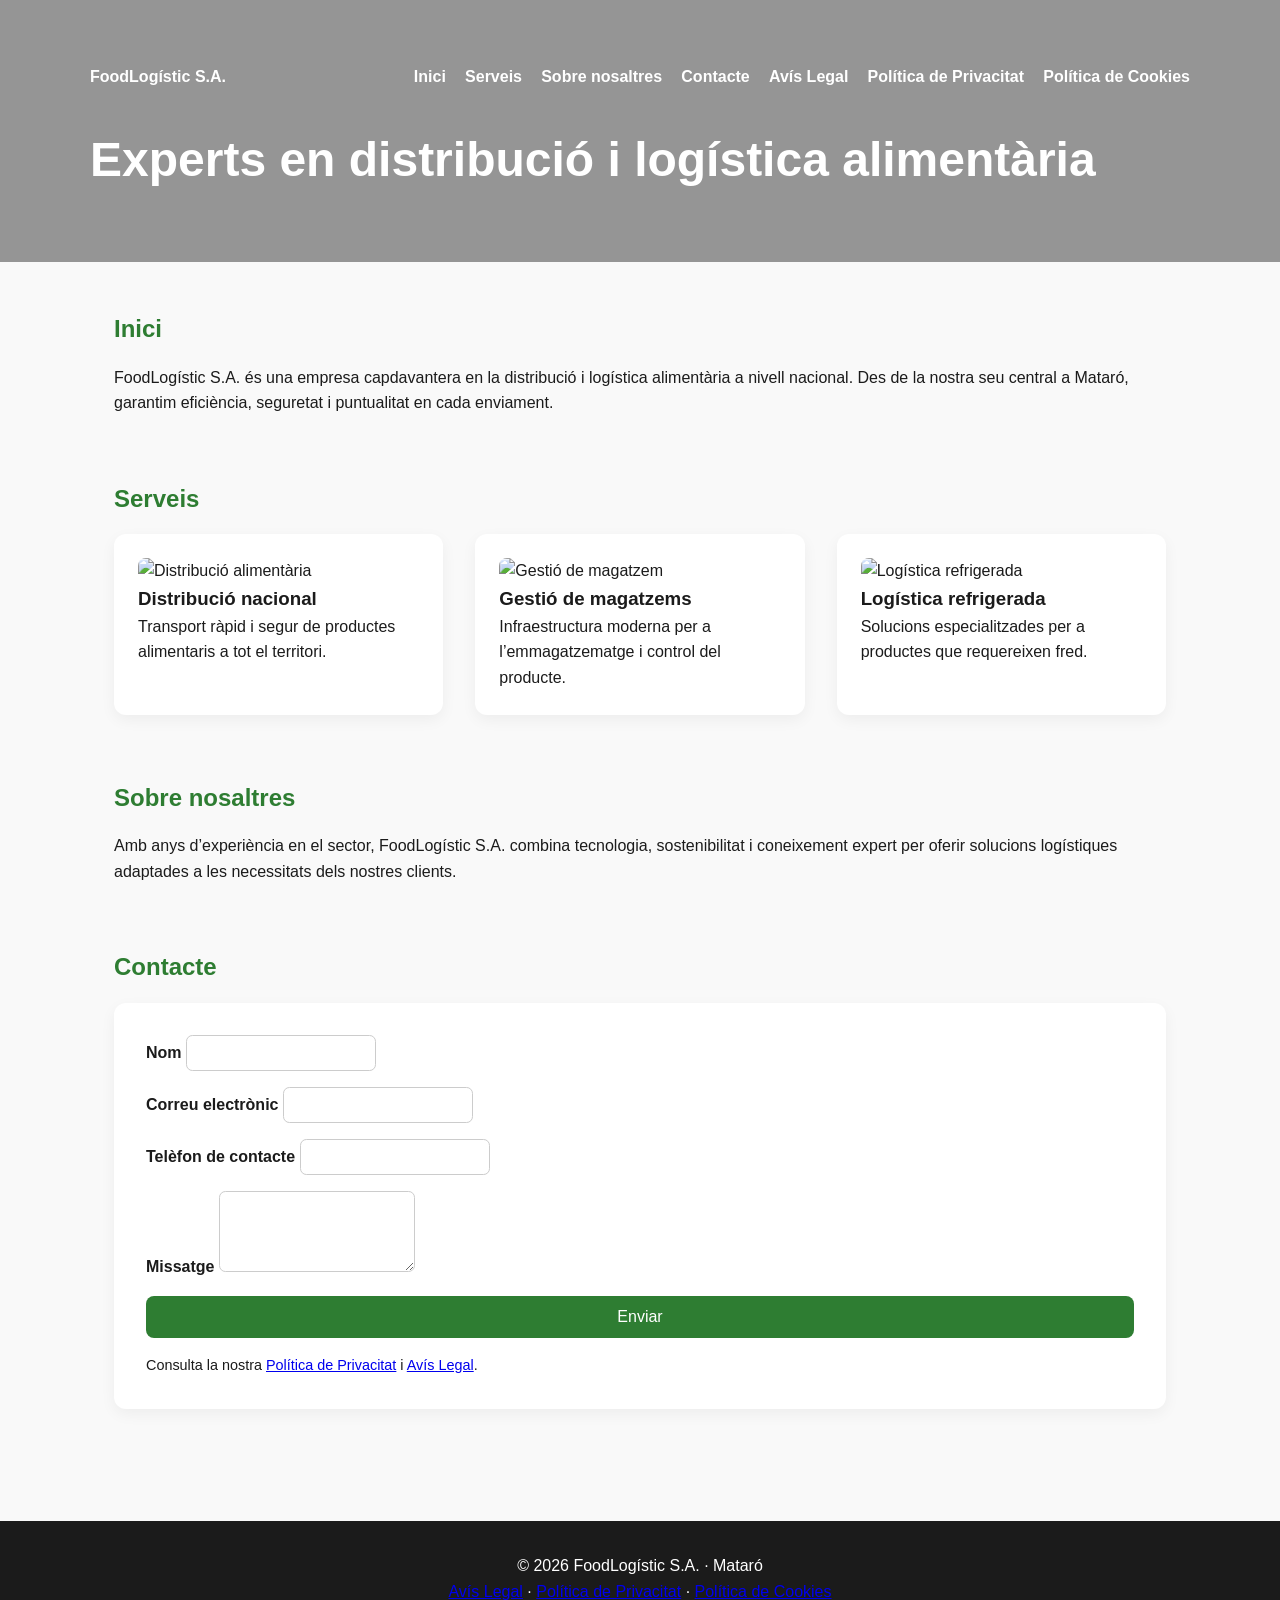
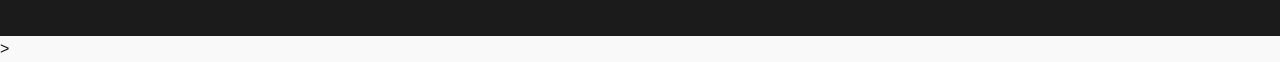
==== commit f1d2b228: "Afegir pàgines d'Avís Legal, Política de Privacitat i Política de Cookies a la web corporativa" ====
--- a/docs/index.html
+++ b/docs/index.html
@@ -160,6 +160,9 @@
         <li><a href="#serveis">Serveis</a></li>
         <li><a href="#nosaltres">Sobre nosaltres</a></li>
         <li><a href="#contacte">Contacte</a></li>
+        <li><a href="avis.html">Avís Legal</a></li>
+        <li><a href="privacitat.html">Política de Privacitat</a></li>
+        <li><a href="cookies.html">Política de Cookies</a></li>
       </ul>
     </nav>
 
@@ -233,13 +236,23 @@
         </div>
 
         <button type="submit">Enviar</button>
+        <p style="font-size: 0.9rem;">
+          Consulta la nostra
+          <a href="privacitat.html">Política de Privacitat</a> i
+          <a href="avis.html">Avís Legal</a>.
+        </p>
       </form>
     </section>
   </main>
 
   <footer>
     <p>© 2026 FoodLogístic S.A. · Mataró</p>
-  </footer>
+    <p>
+      <a href="avis.html">Avís Legal</a> ·
+      <a href="privacitat.html">Política de Privacitat</a> ·
+      <a href="cookies.html">Política de Cookies</a>
+    </p>
+  </footer>>
 
   <!-- ===================== JavaScript ===================== -->
   <script>
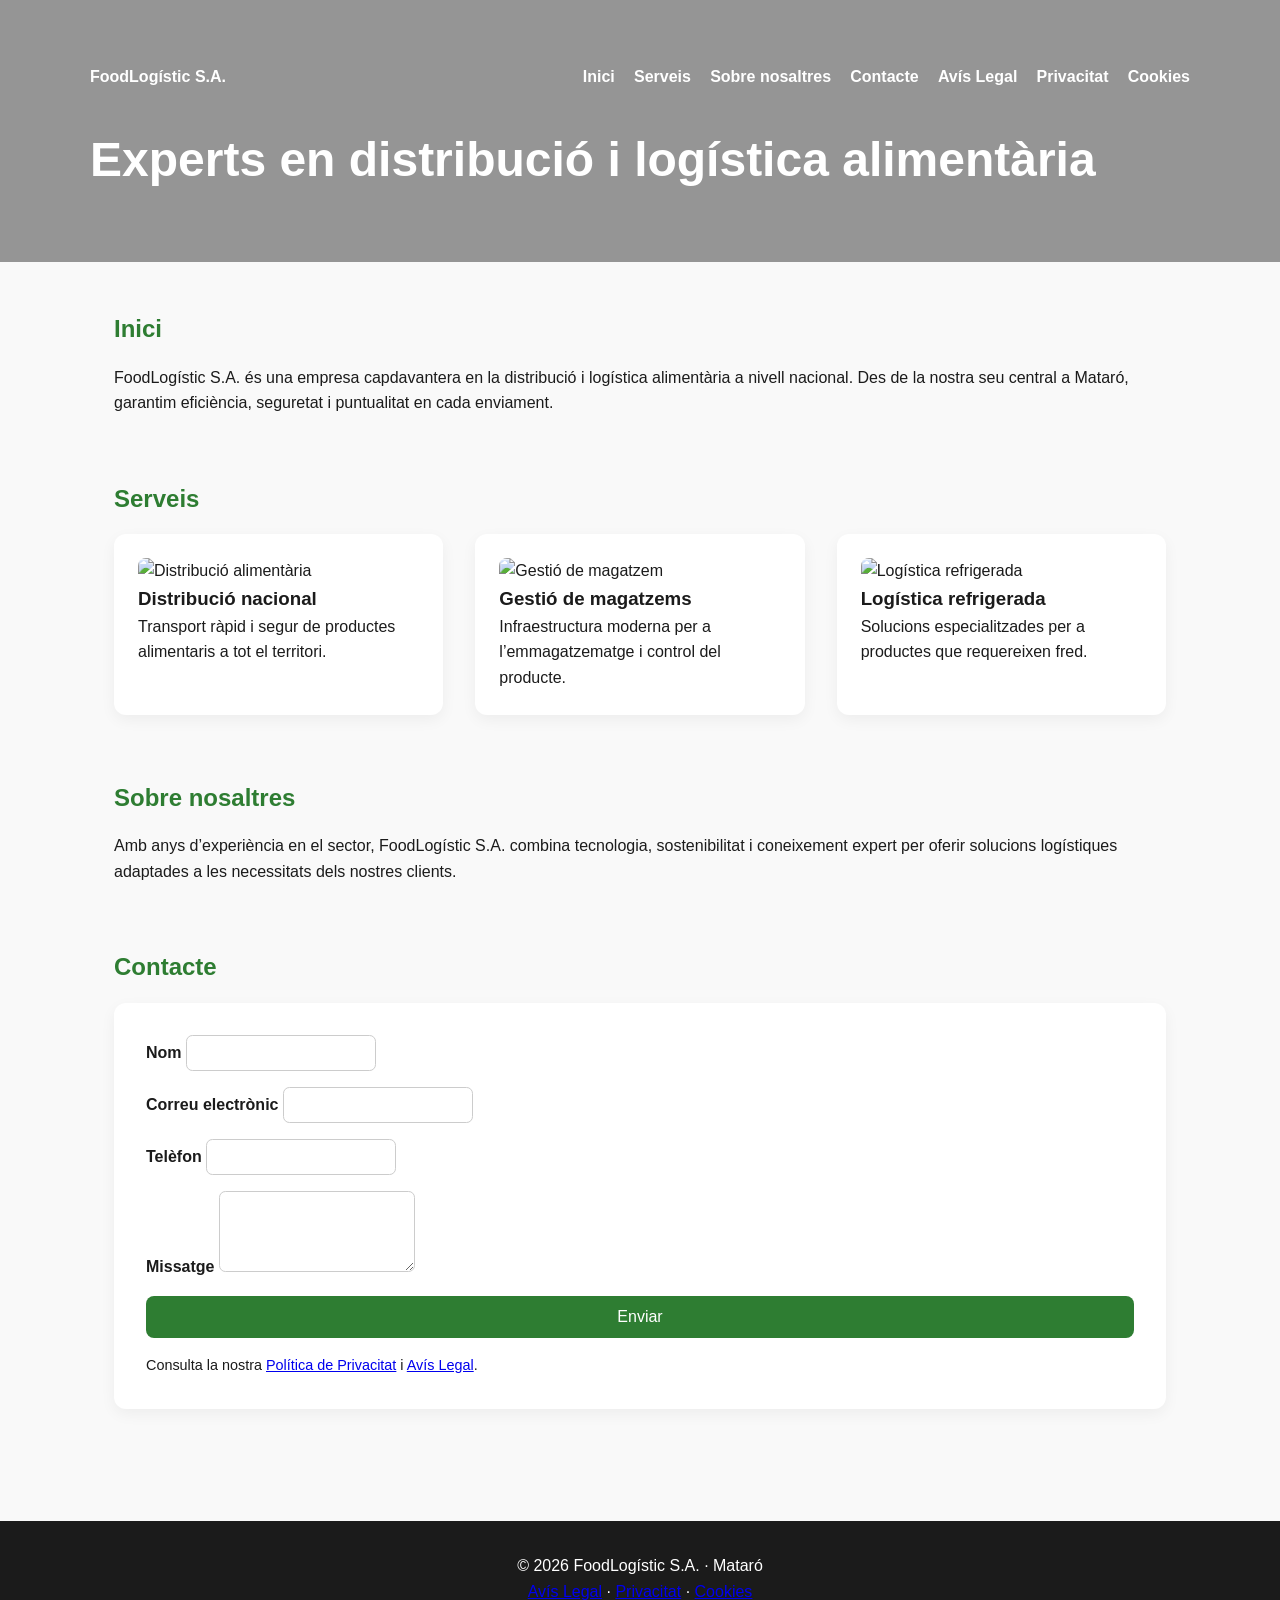
==== commit 85787241: "modificaci apartats" ====
--- a/docs/index.html
+++ b/docs/index.html
@@ -6,7 +6,6 @@
   <meta name="description" content="FoodLogístic S.A. - Distribució i logística alimentària a nivell nacional amb seu a Mataró" />
   <title>FoodLogístic S.A. | Logística Alimentària</title>
 
-  <!-- ===================== CSS ===================== -->
   <style>
     :root {
       --color-primary: #2e7d32;
@@ -16,11 +15,7 @@
       --font-main: 'Segoe UI', Tahoma, sans-serif;
     }
 
-    * {
-      margin: 0;
-      padding: 0;
-      box-sizing: border-box;
-    }
+    * { margin: 0; padding: 0; box-sizing: border-box; }
 
     body {
       font-family: var(--font-main);
@@ -36,10 +31,7 @@
     }
 
     header {
-      background: linear-gradient(
-        rgba(0,0,0,0.4),
-        rgba(0,0,0,0.4)
-      ),
+      background: linear-gradient(rgba(0,0,0,0.4), rgba(0,0,0,0.4)),
       url("https://images.unsplash.com/photo-1600891964599-f61ba0e24092?auto=format&fit=crop&w=1400&q=80");
       background-size: cover;
       background-position: center;
@@ -107,9 +99,7 @@
       box-shadow: 0 5px 15px rgba(0,0,0,0.05);
     }
 
-    label {
-      font-weight: 600;
-    }
+    label { font-weight: 600; }
 
     input, textarea {
       padding: 0.6rem;
@@ -150,126 +140,130 @@
 
 <body>
 
-  <!-- ===================== HTML ===================== -->
-
-  <header>
-    <nav aria-label="Navegació principal">
-      <strong>FoodLogístic S.A.</strong>
-      <ul>
-        <li><a href="#inici">Inici</a></li>
-        <li><a href="#serveis">Serveis</a></li>
-        <li><a href="#nosaltres">Sobre nosaltres</a></li>
-        <li><a href="#contacte">Contacte</a></li>
-        <li><a href="avis.html">Avís Legal</a></li>
-        <li><a href="privacitat.html">Política de Privacitat</a></li>
-        <li><a href="cookies.html">Política de Cookies</a></li>
-      </ul>
-    </nav>
-
-    <h1>Experts en distribució i logística alimentària</h1>
-  </header>
-
-  <main>
-    <section id="inici">
-      <h2>Inici</h2>
-      <p>
-        FoodLogístic S.A. és una empresa capdavantera en la distribució i logística alimentària
-        a nivell nacional. Des de la nostra seu central a Mataró, garantim eficiència,
-        seguretat i puntualitat en cada enviament.
+<header>
+  <nav aria-label="Navegació principal">
+    <strong>FoodLogístic S.A.</strong>
+    <ul>
+      <li><a href="#inici">Inici</a></li>
+      <li><a href="#serveis">Serveis</a></li>
+      <li><a href="#nosaltres">Sobre nosaltres</a></li>
+      <li><a href="#contacte">Contacte</a></li>
+      <li><a href="avis.html">Avís Legal</a></li>
+      <li><a href="privacitat.html">Privacitat</a></li>
+      <li><a href="cookies.html">Cookies</a></li>
+    </ul>
+  </nav>
+
+  <h1>Experts en distribució i logística alimentària</h1>
+</header>
+
+<main>
+
+  <section id="inici">
+    <h2>Inici</h2>
+    <p>
+      FoodLogístic S.A. és una empresa capdavantera en la distribució i logística alimentària
+      a nivell nacional. Des de la nostra seu central a Mataró, garantim eficiència,
+      seguretat i puntualitat en cada enviament.
+    </p>
+  </section>
+
+  <section id="serveis" class="services">
+    <h2>Serveis</h2>
+    <div class="grid">
+
+      <article>
+        <img src="https://picsum.photos/400/250?food" alt="Distribució alimentària">
+        <h3>Distribució nacional</h3>
+        <p>Transport ràpid i segur de productes alimentaris a tot el territori.</p>
+      </article>
+
+      <article>
+        <img src="https://picsum.photos/400/251?warehouse" alt="Gestió de magatzem">
+        <h3>Gestió de magatzems</h3>
+        <p>Infraestructura moderna per a l’emmagatzematge i control del producte.</p>
+      </article>
+
+      <article>
+        <img src="https://picsum.photos/400/252?truck" alt="Logística refrigerada">
+        <h3>Logística refrigerada</h3>
+        <p>Solucions especialitzades per a productes que requereixen fred.</p>
+      </article>
+
+    </div>
+  </section>
+
+  <section id="nosaltres">
+    <h2>Sobre nosaltres</h2>
+    <p>
+      Amb anys d’experiència en el sector, FoodLogístic S.A. combina tecnologia,
+      sostenibilitat i coneixement expert per oferir solucions logístiques adaptades
+      a les necessitats dels nostres clients.
+    </p>
+  </section>
+
+  <section id="contacte">
+    <h2>Contacte</h2>
+
+    <form id="contactForm">
+      <div>
+        <label for="nom">Nom</label>
+        <input type="text" id="nom" name="nom" required>
+      </div>
+
+      <div>
+        <label for="email">Correu electrònic</label>
+        <input type="email" id="email" name="email" required>
+      </div>
+
+      <div>
+        <label for="telefon">Telèfon</label>
+        <input type="tel" id="telefon" name="telefon">
+      </div>
+
+      <div>
+        <label for="missatge">Missatge</label>
+        <textarea id="missatge" name="missatge" rows="4"></textarea>
+      </div>
+
+      <button type="submit">Enviar</button>
+
+      <p style="font-size: 0.9rem;">
+        Consulta la nostra
+        <a href="privacitat.html">Política de Privacitat</a> i
+        <a href="avis.html">Avís Legal</a>.
       </p>
-    </section>
-
-    <section id="serveis" class="services">
-      <h2>Serveis</h2>
-      <div class="grid">
-        <article>
-          <img src="https://picsum.photos/400/250?food" alt="Distribució alimentària">
-          <h3>Distribució nacional</h3>
-          <p>Transport ràpid i segur de productes alimentaris a tot el territori.</p>
-        </article>
-
-        <article>
-          <img src="https://picsum.photos/400/251?warehouse" alt="Gestió de magatzem">
-          <h3>Gestió de magatzems</h3>
-          <p>Infraestructura moderna per a l’emmagatzematge i control del producte.</p>
-        </article>
-
-        <article>
-          <img src="https://picsum.photos/400/252?truck" alt="Logística refrigerada">
-          <h3>Logística refrigerada</h3>
-          <p>Solucions especialitzades per a productes que requereixen fred.</p>
-        </article>
-      </div>
-    </section>
-
-    <section id="nosaltres">
-      <h2>Sobre nosaltres</h2>
-      <p>
-        Amb anys d’experiència en el sector, FoodLogístic S.A. combina tecnologia,
-        sostenibilitat i coneixement expert per oferir solucions logístiques adaptades
-        a les necessitats dels nostres clients.
-      </p>
-    </section>
-
-    <section id="contacte">
-      <h2>Contacte</h2>
-
-      <form id="contactForm" aria-label="Formulari de contacte">
-        <div>
-          <label for="nom">Nom</label>
-          <input type="text" id="nom" name="nom" required>
-        </div>
-
-        <div>
-          <label for="email">Correu electrònic</label>
-          <input type="email" id="email" name="email" required>
-        </div>
-
-        <div>
-          <label for="telefon">Telèfon de contacte</label>
-          <input type="tel" id="telefon" name="telefon">
-        </div>
-
-        <div>
-          <label for="missatge">Missatge</label>
-          <textarea id="missatge" name="missatge" rows="4"></textarea>
-        </div>
-
-        <button type="submit">Enviar</button>
-        <p style="font-size: 0.9rem;">
-          Consulta la nostra
-          <a href="privacitat.html">Política de Privacitat</a> i
-          <a href="avis.html">Avís Legal</a>.
-        </p>
-      </form>
-    </section>
-  </main>
-
-  <footer>
-    <p>© 2026 FoodLogístic S.A. · Mataró</p>
-    <p>
-      <a href="avis.html">Avís Legal</a> ·
-      <a href="privacitat.html">Política de Privacitat</a> ·
-      <a href="cookies.html">Política de Cookies</a>
-    </p>
-  </footer>>
-
-  <!-- ===================== JavaScript ===================== -->
-  <script>
-    /**
-     * Gestió bàsica del formulari de contacte
-     * No envia dades, només simula validació
-     */
-    (function () {
-      const form = document.getElementById('contactForm');
-
-      form.addEventListener('submit', function (event) {
-        event.preventDefault();
-        alert('Gràcies pel teu missatge! Ens posarem en contacte aviat.');
-        form.reset();
-      });
-    })();
-  </script>
+    </form>
+  </section>
+
+</main>
+
+<footer>
+  <p>© 2026 FoodLogístic S.A. · Mataró</p>
+  <p>
+    <a href="avis.html">Avís Legal</a> ·
+    <a href="privacitat.html">Privacitat</a> ·
+    <a href="cookies.html">Cookies</a>
+  </p>
+</footer>
+
+<!-- JS -->
+<script>
+  const form = document.getElementById('contactForm');
+
+  form.addEventListener('submit', function (e) {
+    e.preventDefault();
+    alert('Gràcies pel teu missatge! Ens posarem en contacte aviat.');
+    form.reset();
+  });
+</script>
+
+<!-- Statcounter -->
+<script type="text/javascript">
+var sc_project=13214966;
+var sc_invisible=1;
+var sc_security="b81a04a2";
+</script>
 <!-- Default Statcounter code for FoodLogistic
 https://pauub.github.io/web-corporativa/ -->
 <script type="text/javascript">
@@ -287,5 +281,6 @@
 alt="Web Analytics Made Easy - Statcounter"
 referrerPolicy="no-referrer-when-downgrade"></a></div></noscript>
 <!-- End of Statcounter Code -->
+
 </body>
 </html>
